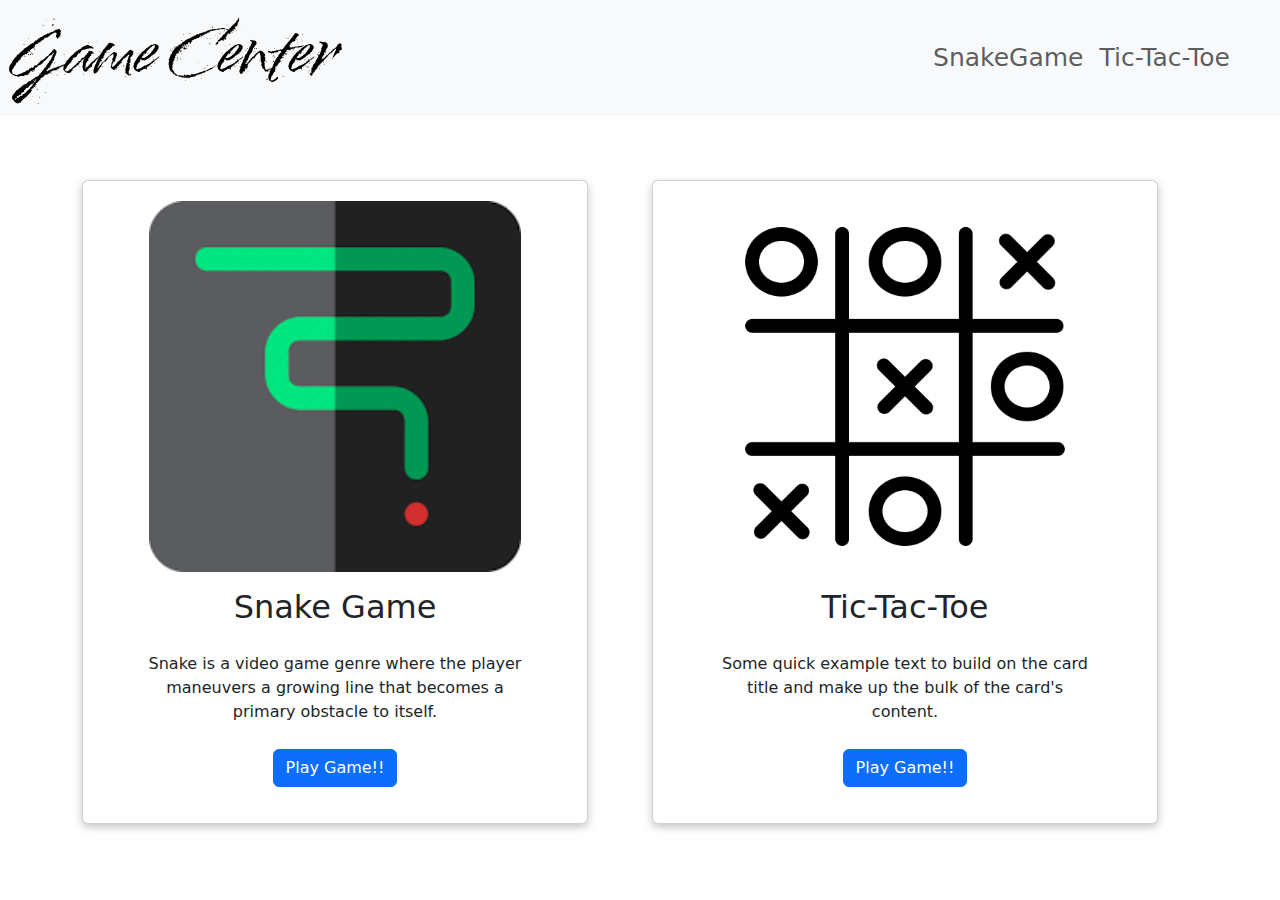
==== index.html @ fc8b371e "completed" ====
<!DOCTYPE html>
<html lang="en">
<head>
  <meta charset="UTF-8">
  <meta http-equiv="X-UA-Compatible" content="IE=edge">
  <meta name="viewport" content="width=device-width, initial-scale=1.0">
  <title>Game Center</title>
  <link rel="stylesheet" href="style.css">
  <link rel="preconnect" href="https://fonts.googleapis.com">
  <link rel="preconnect" href="https://fonts.gstatic.com" crossorigin>
  <link href="https://fonts.googleapis.com/css2?family=Splash&display=swap" rel="stylesheet">
  <link href="https://cdn.jsdelivr.net/npm/bootstrap@5.2.0-beta1/dist/css/bootstrap.min.css" rel="stylesheet">
</head>
<body>
    <!-- <nav class="navbar bg-primary">
        <div class="container-fluid">
          <a class="navbar-b text-light" href="index.html">
              Game Center
          </a>

          <div class="dropdown ">
            <div class=" dropdown-toggle" id="dropdownMenuButton1" data-bs-toggle="dropdown" aria-expanded="false">
              Games
            </div>
            <ul class="dropdown-menu" aria-labelledby="dropdownMenuButton1">
                <li><a class="dropdown-item" href="SnakeGame\indexx.html">Snake Game</a></li>
                <li><a class="dropdown-item" href="Tic-Tac-Toe\index.html">Tic-Tac-Toe</a></li>
                <li><a class="dropdown-item" href="#">Coming Soon</a></li>
            </ul>
          </div>
        </div>
    </nav> -->

    <nav class="navbar navbar-expand-lg navbar-light bg-light"> <!--style="background-color: #e3f2fd;" to get some other color-->
      <div class="container-fluid">
        <a class="navbar-brand name" href="#">Game Center</a>
        <button class="navbar-toggler" type="button" data-bs-toggle="collapse" data-bs-target="#navbarNavDropdown" aria-controls="navbarNavDropdown" aria-expanded="false" aria-label="Toggle navigation">
          <span class="navbar-toggler-icon"></span>
        </button>
        <div class="collapse navbar-collapse" id="navbarNavDropdown">
          <ul class="navbar-nav">
            <li class="nav-item">
              <a class="nav-link" href="SnakeGame\indexx.html">SnakeGame</a>
            </li>
            <li class="nav-item">
              <a class="nav-link" href="Tic-Tac-Toe\index.html">Tic-Tac-Toe</a>
            </li>
          </ul>
        </div>
      </div>
    </nav>

      <!-- <div class="row" >
        <div class="col-sm-6">
          <div class="card">
            <div class="card-body bg-dark">
              <img src="images/snake_game_image.png" alt="" class="snakeimage gameimage " />
              <h5 class="card-title">Snake Game</h5>
              <p class="card-text">With supporting text below as a natural lead-in to additional content.</p>
              <a href="snake.html" class="btn btn-primary">Go somewhere</a>
            </div>
          </div>
        </div>
        <div class="col-sm-6">
          <div class="card">
            <div class="card-body bg-dark">
              <img src="images/tic-tac-toe_image.png" alt="" class="ticimage gameimage" />
              <h5 class="card-title">Tic tac Toe</h5>
              <p class="card-text">With supporting text below as a natural lead-in to additional content.</p>
              <a href="tic.html" class="btn btn-primary">Go somewhere</a>
            </div>
          </div>
        </div>
      </div> -->
      <div class="container">
        <div class="row">
          <div class="col-md-6">
            <div class="card mr">
              <img src="images/snake_game_image.png" class=" gameimg" alt="...">
              <div class="card-body">
                <h2 class="card-title">Snake Game</h2>
                <p class="card-text">Snake is a video game genre where the player maneuvers a growing line that becomes a primary obstacle to itself.</p>
                <a href="SnakeGame\indexx.html" class="btn btn-primary">Play Game!!</a>
              </div>
            </div>
          </div>
          <div class="col-md-6">
            <div class="card mr">
              <img src="images/tic-tac-toe_image.png" class=" gameimg" alt="...">
              <div class="card-body">
                <h2 class="card-title">Tic-Tac-Toe</h2>
                <p class="card-text">Some quick example text to build on the card title and make up the bulk of the card's content.</p>
                <a href="Tic-Tac-Toe/index.html" class="btn btn-primary">Play Game!!</a>
              </div>
            </div>
          </div>
        </div>
      </div>


</body>


<script src="https://cdn.jsdelivr.net/npm/bootstrap@5.2.0-beta1/dist/js/bootstrap.bundle.min.js"></script>
</html>
---- style.css ----
/* .navbar{
    height: 130px;
}

.navbar-b{
    font-size: 60px;
    font-family: 'Splash', cursive;
    text-decoration: none;
}
.container-fluid{
    padding: 20px;
} */
/* .dropdown{
    display: flex;
    justify-content: center;
    align-items: center;

} */
/* 
.dropdown{
    color: white;
    font-family: 'Finlandica', sans-serif;
    font-size: 30px;
    margin:25px 80px 25px 0; //comment this
} */
.name{
    font-size: 60px !important;
    font-family: 'Splash', cursive;
}
.navbar-collapse{
    justify-content: right;
    margin-right: 30px;
    
}
.nav-link{
    font-size: 25px !important;
}




.container{
    margin-top: 4rem;
}
.card{
    justify-content: center;
    align-items: center;
    text-align: center;
    padding:20px;
    box-shadow: rgba(0, 0, 0, 0.24) 0px 3px 8px;
    /* margin:0 50px; */
}
.card-text{
    margin: 25px 25px;
}
.gameimg{
    width:80%
}

.mr{
    margin-right: 40px;
}

@media only screen and (max-width: 600px) {
    .mr{
        margin-bottom: 50px;
        margin-right:  auto;
    }

    .navbar-b{
        font-size: 40px;
    }

    .dropdown{
        font-size: 20px;
    }
  }
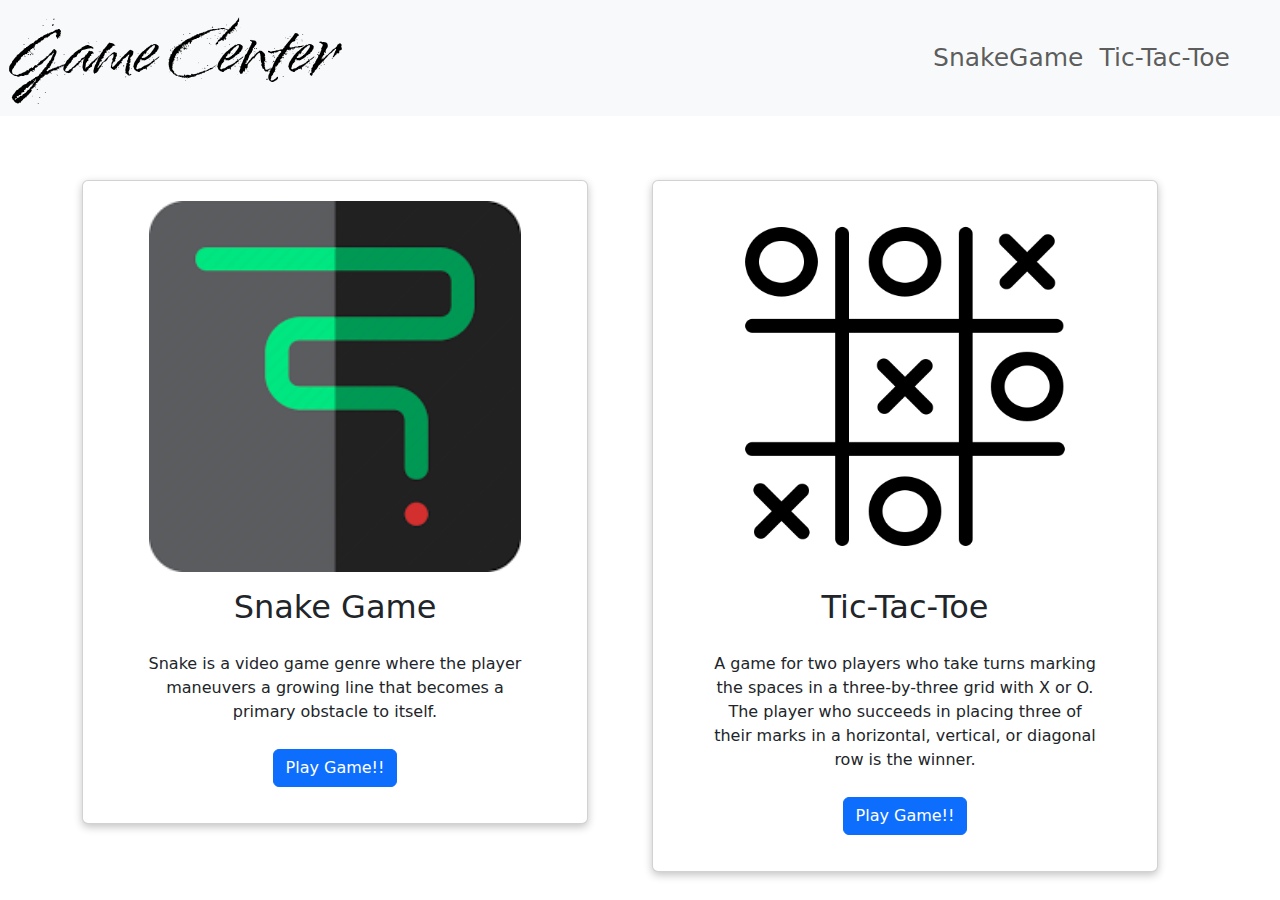
==== commit e47b766c: "Update index.html" ====
--- a/index.html
+++ b/index.html
@@ -89,7 +89,7 @@
               <img src="images/tic-tac-toe_image.png" class=" gameimg" alt="...">
               <div class="card-body">
                 <h2 class="card-title">Tic-Tac-Toe</h2>
-                <p class="card-text">Some quick example text to build on the card title and make up the bulk of the card's content.</p>
+                <p class="card-text">A game for two players who take turns marking the spaces in a three-by-three grid with X or O. The player who succeeds in placing three of their marks in a horizontal, vertical, or diagonal row is the winner.</p>
                 <a href="Tic-Tac-Toe/index.html" class="btn btn-primary">Play Game!!</a>
               </div>
             </div>
@@ -102,4 +102,4 @@
 
 
 <script src="https://cdn.jsdelivr.net/npm/bootstrap@5.2.0-beta1/dist/js/bootstrap.bundle.min.js"></script>
-</html>+</html>
